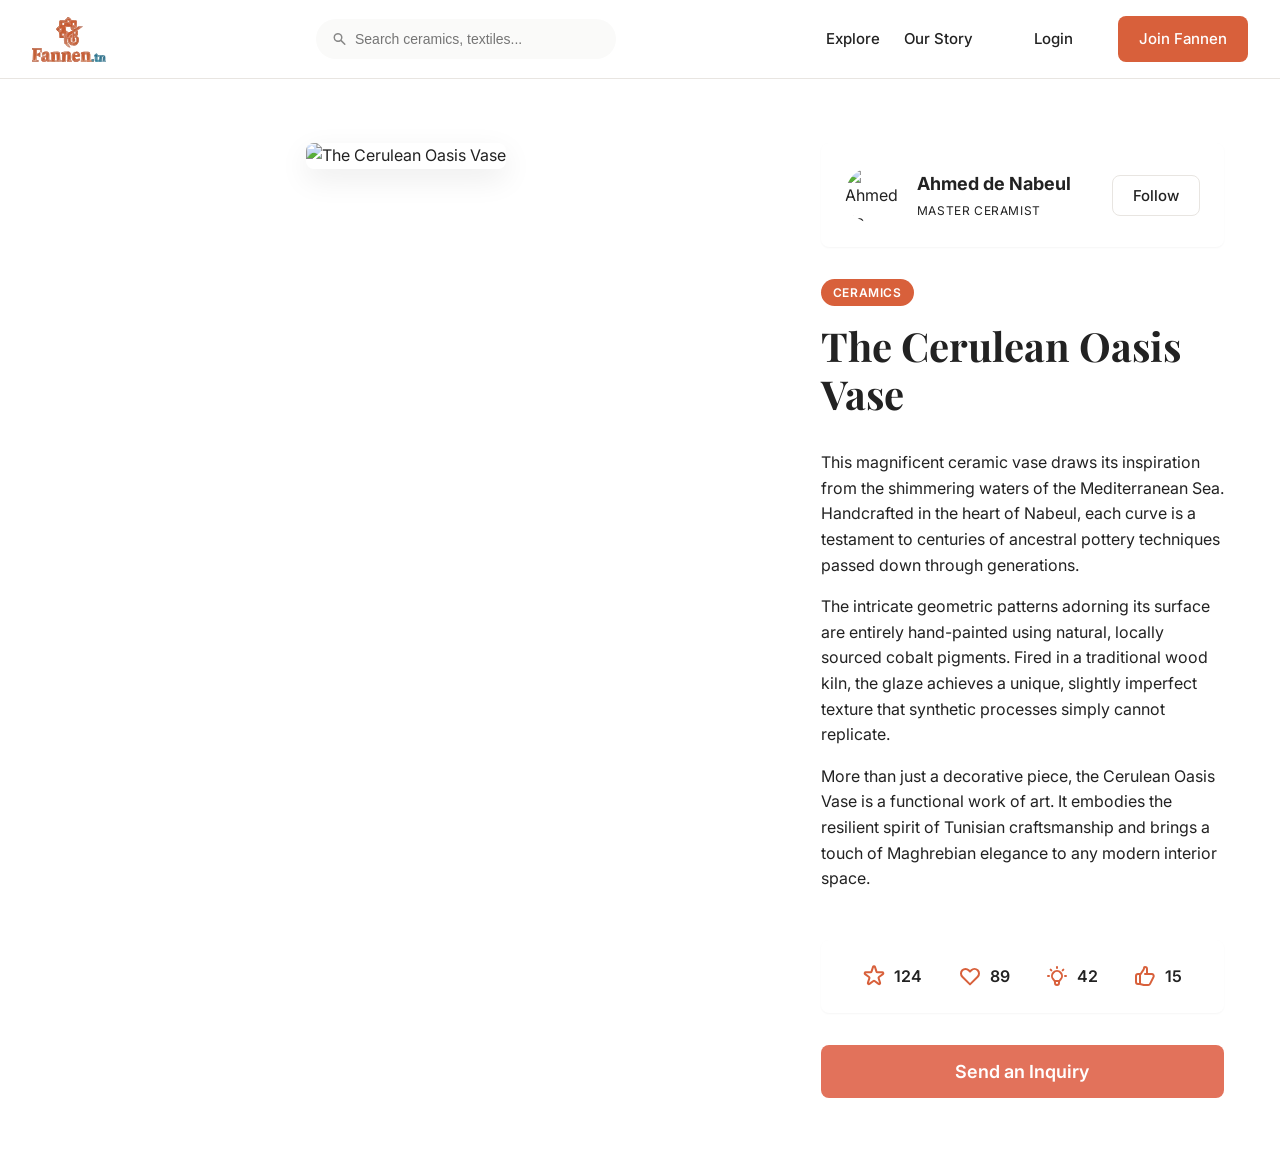
==== src/html/artwork_detail.html @ 6e9e8f24 "Revert "Keep code changes and exclude large binary artifacts" This reverts commit fce6e289a7ec52acb3" ====
<!DOCTYPE html>
<html lang="en">

<head>
    <meta charset="UTF-8">
    <meta name="viewport" content="width=device-width, initial-scale=1.0">
    <title>The Cerulean Oasis Vase - Fannen.tn</title>
    <link rel="stylesheet" href="../css/styles.css">
</head>

<body class="artwork-detail-page">

    <!-- Navbar -->
    <header class="navbar">
        <a href="../index.html">
            <div class="navbar-logo">
                <img src="../../Resources/logo/logo.svg" alt="Fannen.tn Logo">
            </div>
        </a>
        <div class="navbar-search">
            <svg viewBox="0 0 20 20" fill="currentColor">
                <path fill-rule="evenodd"
                    d="M8 4a4 4 0 100 8 4 4 0 000-8zM2 8a6 6 0 1110.89 3.476l4.817 4.817a1 1 0 01-1.414 1.414l-4.816-4.816A6 6 0 012 8z"
                    clip-rule="evenodd" />
            </svg>
            <input type="text" placeholder="Search ceramics, textiles...">
        </div>
        <nav class="navbar-nav">
            <a href="../index.html">Explore</a>
            <a href="our_story.html">Our Story</a>
            <a href="auth.html" class="btn btn-ghost" style="margin-left: 1rem;">Login</a>
            <a href="auth.html" class="btn btn-primary">Join Fannen</a>
        </nav>
    </header>

    <main class="artwork-detail-layout container">

        <!-- Left Column (Visual Focus - 60%) -->
        <div class="artwork-left">
            <img src="https://images.unsplash.com/photo-1631125915902-d8abe9225ff2?q=80&w=687&auto=format&fit=crop&ixlib=rb-4.1.0&ixid=M3wxMjA3fDB8MHxwaG90by1wYWdlfHx8fGVufDB8fHx8fA%3D%3Ds"
                alt="The Cerulean Oasis Vase">
        </div>

        <!-- Right Column (Information & Interaction - 40%) -->
        <div class="artwork-right">

            <!-- Artisan Profile -->
            <div class="artisan-profile-card">
                <div class="artisan-info">
                    <img src="https://images.unsplash.com/photo-1568602471122-7832951cc4c5?w=600&auto=format&fit=crop&q=60&ixlib=rb-4.1.0&ixid=M3wxMjA3fDB8MHxzZWFyY2h8OHx8cGVyc29ufGVufDB8fDB8fHww"
                        alt="Ahmed de Nabeul" class="artisan-avatar-lg">
                    <div>
                        <div class="font-bold text-lg" style="margin-bottom: 0.125rem;">Ahmed de Nabeul</div>
                        <div class="text-sm text-text-light"
                            style="text-transform: uppercase; font-size: 0.75rem; letter-spacing: 0.05em;">Master
                            Ceramist</div>
                    </div>
                </div>
                <button class="btn btn-outline" style="border-radius: var(--radius-md);">Follow</button>
            </div>

            <!-- Artwork Info -->
            <div class="artwork-info-card">
                <span class="badge"
                    style="position: static; display: inline-block; width: max-content; margin-bottom: 1rem;">Ceramics</span>
                <h1 class="font-heading">The Cerulean Oasis Vase</h1>

                <div class="artwork-description" style="margin-top: 1.5rem;">
                    <p>This magnificent ceramic vase draws its inspiration from the shimmering waters of the
                        Mediterranean Sea. Handcrafted in the heart of Nabeul, each curve is a testament to centuries of
                        ancestral pottery techniques passed down through generations.</p>
                    <p>The intricate geometric patterns adorning its surface are entirely hand-painted using natural,
                        locally sourced cobalt pigments. Fired in a traditional wood kiln, the glaze achieves a unique,
                        slightly imperfect texture that synthetic processes simply cannot replicate.</p>
                    <p>More than just a decorative piece, the Cerulean Oasis Vase is a functional work of art. It
                        embodies the resilient spirit of Tunisian craftsmanship and brings a touch of Maghrebian
                        elegance to any modern interior space.</p>
                </div>
            </div>

            <!-- Kudos Section -->
            <div class="kudos-horizontal-card">
                <div class="kudos-badge-item">
                    <svg width="24" height="24" fill="none" stroke="currentColor" viewBox="0 0 24 24">
                        <path stroke-linecap="round" stroke-linejoin="round" stroke-width="2"
                            d="M11.049 2.927c.3-.921 1.603-.921 1.902 0l1.519 4.674a1 1 0 00.95.69h4.915c.969 0 1.371 1.24.588 1.81l-3.976 2.888a1 1 0 00-.363 1.118l1.518 4.674c.3.922-.755 1.688-1.538 1.118l-3.976-2.888a1 1 0 00-1.176 0l-3.976 2.888c-.783.57-1.838-.197-1.538-1.118l1.518-4.674a1 1 0 00-.363-1.118l-3.976-2.888c-.784-.57-.38-1.81.588-1.81h4.914a1 1 0 00.951-.69l1.519-4.674z">
                        </path>
                    </svg>
                    <span>124</span>
                </div>
                <div class="kudos-badge-item">
                    <!-- Heart -->
                    <svg width="24" height="24" fill="none" stroke="currentColor" viewBox="0 0 24 24">
                        <path stroke-linecap="round" stroke-linejoin="round" stroke-width="2"
                            d="M4.318 6.318a4.5 4.5 0 000 6.364L12 20.364l7.682-7.682a4.5 4.5 0 00-6.364-6.364L12 7.636l-1.318-1.318a4.5 4.5 0 00-6.364 0z">
                        </path>
                    </svg>
                    <span>89</span>
                </div>
                <div class="kudos-badge-item">
                    <!-- Lightbulb -->
                    <svg width="24" height="24" fill="none" stroke="currentColor" viewBox="0 0 24 24">
                        <path stroke-linecap="round" stroke-linejoin="round" stroke-width="2"
                            d="M9.663 17h4.673M12 3v1m6.364 1.636l-.707.707M21 12h-1M4 12H3m3.343-5.657l-.707-.707m2.828 9.9a5 5 0 117.072 0l-.548.547A3.374 3.374 0 0014 18.469V19a2 2 0 11-4 0v-.531c0-.895-.356-1.754-.988-2.386l-.548-.547z">
                        </path>
                    </svg>
                    <span>42</span>
                </div>
                <div class="kudos-badge-item">
                    <!-- Hand (Thumbs Up) -->
                    <svg width="24" height="24" fill="none" stroke="currentColor" viewBox="0 0 24 24">
                        <path stroke-linecap="round" stroke-linejoin="round" stroke-width="2"
                            d="M14 10h4.764a2 2 0 011.789 2.894l-3.5 7A2 2 0 0115.263 21h-4.017c-.163 0-.326-.02-.485-.06L7 20m7-10V5a2 2 0 00-2-2h-.095c-.5 0-.905.405-.905.905 0 .714-.211 1.412-.608 2.006L7 11v9m7-10h-2M7 20H5a2 2 0 01-2-2v-6a2 2 0 012-2h2.5">
                        </path>
                    </svg>
                    <span>15</span>
                </div>
            </div>

            <!-- Call to Action -->
            <button class="btn-terracotta-solid" id="btn-inquiry-open">Send an Inquiry</button>

        </div>
    </main>

    <script src="../js/main.js"></script>
    <script src="../js/components/interaction.js"></script>
</body>

</html>
---- src/css/styles.css ----
/* Fannen.tn Global Styles */
@import url('https://fonts.googleapis.com/css2?family=Playfair+Display:ital,wght@0,400;0,600;0,700;1,400&family=Inter:wght@300;400;500;600&display=swap');

:root {
  --color-terracotta: #D8603B;
  --color-terracotta-hover: #BE5230;
  --color-terracotta-light: #FFF0ED;
  --color-deep-blue: #1A4358;
  --color-sand-beige: #FDFBFA;
  --color-sand-dark: #F2EBE1;
  --color-charcoal: #222222;
  --color-text-light: #555555;
  --color-text-lighter: #888888;
  --color-border: #E8E5E1;
  --color-white: #FFFFFF;
  --color-bg: #FAFAF9;

  --font-heading: 'Playfair Display', Georgia, serif;
  --font-body: 'Inter', system-ui, -apple-system, sans-serif;

  --shadow-sm: 0 1px 2px rgba(0, 0, 0, 0.04);
  --shadow-md: 0 4px 12px rgba(0, 0, 0, 0.05);
  --shadow-lg: 0 12px 24px rgba(0, 0, 0, 0.08);

  --radius-sm: 4px;
  --radius-md: 8px;
  --radius-lg: 16px;
  --radius-full: 9999px;
  
  --spacing-xs: 0.5rem;   /* 8px */
  --spacing-sm: 1rem;     /* 16px */
  --spacing-md: 1.5rem;   /* 24px */
  --spacing-lg: 2rem;     /* 32px */
  --spacing-xl: 3rem;     /* 48px */
  --spacing-xxl: 5rem;    /* 80px */
}

/* Reset & Base Elements */
*, *::before, *::after {
  box-sizing: border-box;
  margin: 0;
  padding: 0;
}

body {
  font-family: var(--font-body);
  color: var(--color-charcoal);
  background-color: var(--color-bg);
  line-height: 1.6;
  -webkit-font-smoothing: antialiased;
}

h1, h2, h3, h4, h5, h6 {
  font-family: var(--font-heading);
  font-weight: 700;
  color: var(--color-charcoal);
  line-height: 1.2;
}

p {
  color: var(--color-text-light);
}

a {
  color: var(--color-charcoal);
  text-decoration: none;
  transition: color 0.2s ease;
}

a:hover {
  color: var(--color-terracotta);
}

img {
  max-width: 100%;
  display: block;
}

button {
  cursor: pointer;
  font-family: var(--font-body);
}

ul {
  list-style: none;
}

/* Utilities */
.container {
  max-width: 1200px;
  margin: 0 auto;
  padding: 0 var(--spacing-sm);
}

.flex { display: flex; }
.flex-col { flex-direction: column; }
.items-center { align-items: center; }
.justify-between { justify-content: space-between; }
.justify-center { justify-content: center; }
.gap-xs { gap: var(--spacing-xs); }
.gap-sm { gap: var(--spacing-sm); }
.gap-md { gap: var(--spacing-md); }
.gap-lg { gap: var(--spacing-lg); }
.gap-xl { gap: var(--spacing-xl); }

.grid { display: grid; }
.grid-cols-2 { grid-template-columns: repeat(2, 1fr); }
.grid-cols-3 { grid-template-columns: repeat(3, 1fr); }
.grid-cols-4 { grid-template-columns: repeat(4, 1fr); }

.text-center { text-align: center; }
.text-sm { font-size: 0.875rem; }
.text-lg { font-size: 1.125rem; font-weight: 500; }
.text-terracotta { color: var(--color-terracotta); }
.font-bold { font-weight: 700; }
.font-heading { font-family: var(--font-heading); }

/* Buttons */
.btn {
  display: inline-flex;
  align-items: center;
  justify-content: center;
  padding: 0.625rem 1.25rem;
  border-radius: var(--radius-md);
  font-weight: 500;
  font-size: 0.9375rem;
  transition: all 0.2s ease;
  border: 1px solid transparent;
}

.btn-primary {
  background-color: var(--color-terracotta);
  color: var(--color-white);
}

.btn-primary:hover {
  background-color: var(--color-terracotta-hover);
  color: var(--color-white);
}

.btn-outline {
  border-color: var(--color-border);
  background-color: transparent;
  color: var(--color-charcoal);
}

.btn-outline:hover {
  border-color: var(--color-charcoal);
}

.btn-ghost {
  background-color: transparent;
  color: var(--color-charcoal);
}

.btn-ghost:hover {
  background-color: var(--color-sand-dark);
}

/* Forms */
.form-group {
  margin-bottom: var(--spacing-sm);
  display: flex;
  flex-direction: column;
}

.form-label {
  font-size: 0.875rem;
  font-weight: 600;
  margin-bottom: 0.375rem;
  color: var(--color-charcoal);
}

.form-control {
  width: 100%;
  padding: 0.75rem 1rem;
  border: 1px solid var(--color-border);
  border-radius: var(--radius-md);
  font-family: var(--font-body);
  font-size: 0.9375rem;
  transition: border-color 0.2s ease;
  background-color: var(--color-white);
}

.form-control:focus {
  outline: none;
  border-color: var(--color-terracotta);
  box-shadow: 0 0 0 3px var(--color-terracotta-light);
}

/* Navbar */
.navbar {
  display: flex;
  align-items: center;
  justify-content: space-between;
  padding: var(--spacing-sm) var(--spacing-lg);
  background-color: var(--color-white);
  border-bottom: 1px solid var(--color-border);
  position: sticky;
  top: 0;
  z-index: 100;
}

.navbar-logo img {
  height: 5vh;
}

.navbar-nav {
  display: flex;
  align-items: center;
  gap: var(--spacing-md);
  font-size: 0.9375rem;
  font-weight: 500;
}

.navbar-search {
  display: flex;
  align-items: center;
  background-color: var(--color-bg);
  border-radius: var(--radius-full);
  padding: 0.375rem 1rem;
  width: 300px;
}
.navbar-search input {
  border: none;
  background: transparent;
  width: 100%;
  padding: 0.375rem 0.5rem;
  font-size: 0.875rem;
}
.navbar-search input:focus {
  outline: none;
}
.navbar-search svg {
  width: 16px;
  height: 16px;
  color: var(--color-text-lighter);
}

/* Layout Blocks */
.hero-section {
  padding: var(--spacing-xxl) 0;
  text-align: center;
  background-color: var(--color-sand-beige);
}

.hero-section h1 {
  font-size: 3.5rem;
  max-width: 800px;
  margin: 0 auto var(--spacing-md);
}

.hero-section p {
  font-size: 1.125rem;
  max-width: 600px;
  margin: 0 auto var(--spacing-lg);
}

/* Masonry/Grid Gallery */
.gallery-grid {
  display: grid;
  grid-template-columns: repeat(auto-fill, minmax(280px, 1fr));
  gap: var(--spacing-lg);
  margin-top: var(--spacing-xl);
  margin-bottom: var(--spacing-lg);
}

.artwork-card {
  display: flex;
  flex-direction: column;
  background: var(--color-white);
  border-radius: var(--radius-md);
  overflow: hidden;
  box-shadow: var(--shadow-sm);
  transition: transform 0.2s ease, box-shadow 0.2s ease;
  border: 1px solid var(--color-border);
}

.artwork-card:hover {
  transform: translateY(-4px);
  box-shadow: var(--shadow-md);
}

.artwork-img-box {
  position: relative;
  aspect-ratio: 4/5;
  overflow: hidden;
}

.artwork-img-box img {
  width: 100%;
  height: 100%;
  object-fit: cover;
  transition: transform 0.5s ease;
}

.artwork-card:hover .artwork-img-box img {
  transform: scale(1.05);
}

.badge {
  position: absolute;
  top: 1rem;
  left: 1rem;
  background: var(--color-terracotta);
  color: var(--color-white);
  padding: 0.25rem 0.75rem;
  border-radius: var(--radius-full);
  font-size: 0.75rem;
  font-weight: 600;
  letter-spacing: 0.05em;
  text-transform: uppercase;
}

.artwork-content {
  padding: var(--spacing-sm);
}

.artwork-title {
  font-family: var(--font-heading);
  font-size: 1.25rem;
  margin-bottom: 0.25rem;
}

.artwork-artisan {
  font-size: 0.875rem;
  color: var(--color-text-light);
  display: flex;
  align-items: center;
  gap: 0.25rem;
}

.artwork-footer {
  display: flex;
  justify-content: space-between;
  align-items: center;
  margin-top: 1rem;
  padding-top: 1rem;
  border-top: 1px solid var(--color-border);
}

.kudos-btn {
  background: transparent;
  border: none;
  color: var(--color-text-light);
  display: flex;
  align-items: center;
  gap: 0.375rem;
  font-size: 0.875rem;
  transition: color 0.2s ease;
}

.kudos-btn:hover {
  color: var(--color-terracotta);
}

/* Footer elements */
.site-footer {
  background-color: var(--color-white);
  border-top: 1px solid var(--color-border);
  padding: var(--spacing-xl) 0 var(--spacing-lg);
}

.footer-main {
  display: grid;
  grid-template-columns: 2fr 1fr 1fr 1fr;
  gap: var(--spacing-xl);
  margin-bottom: var(--spacing-xl);
}

.footer-brand h2 {
  font-size: 1.5rem;
  color: var(--color-terracotta);
  margin-bottom: var(--spacing-sm);
}

.footer-brand p {
  font-size: 0.875rem;
}

.footer-col h3 {
  font-size: 0.875rem;
  text-transform: uppercase;
  letter-spacing: 0.05em;
  margin-bottom: 1rem;
  color: var(--color-charcoal);
}

.footer-col ul {
  display: flex;
  flex-direction: column;
  gap: 0.5rem;
}

.footer-col a {
  color: var(--color-text-light);
  font-size: 0.875rem;
}

.footer-col a:hover {
  color: var(--color-terracotta);
}

.footer-bottom {
  border-top: 1px solid var(--color-border);
  padding-top: var(--spacing-md);
  display: flex;
  justify-content: space-between;
  align-items: center;
  font-size: 0.75rem;
  color: var(--color-text-lighter);
}

/* ============================
   Forms & Inputs Extensions
   ============================ */
.checkbox-group {
  display: flex;
  align-items: center;
  gap: 0.5rem;
  font-size: 0.875rem;
}
.checkbox-group input {
  accent-color: var(--color-terracotta);
}
.text-link {
  color: var(--color-terracotta);
  font-weight: 500;
  text-decoration: none;
  font-size: 0.875rem;
}

/* ============================
   Auth Screen Layout
   ============================ */
.auth-layout {
  display: flex;
  min-height: 100vh;
  background-color: var(--color-white);
}

.auth-hero {
  flex: 1;
  position: relative;
  background-color: var(--color-charcoal);
  display: flex;
  flex-direction: column;
  justify-content: center;
  padding: var(--spacing-xxl);
  overflow: hidden;
}

.auth-hero img {
  position: absolute;
  top: 0; left: 0; width: 100%; height: 100%;
  object-fit: cover;
  opacity: 0.6;
}

.auth-hero-overlay {
  position: relative;
  z-index: 10;
  color: var(--color-white);
  max-width: 500px;
  background: rgba(0,0,0,0.3);
  padding: var(--spacing-lg);
  border-radius: var(--radius-lg);
  backdrop-filter: blur(4px);
}

.auth-hero-overlay h1 {
  color: var(--color-white);
  font-size: 3rem;
  margin-bottom: var(--spacing-md);
}

.auth-form-side {
  width: 500px;
  display: flex;
  flex-direction: column;
  justify-content: center;
  align-items: center;
  padding: var(--spacing-xl);
}

.auth-box {
  width: 100%;
  max-width: 380px;
}

.auth-tabs {
  display: flex;
  margin-bottom: var(--spacing-lg);
  background: var(--color-bg);
  border-radius: var(--radius-full);
  padding: 0.25rem;
}

.auth-tab {
  flex: 1;
  padding: 0.5rem 1rem;
  border-radius: var(--radius-full);
  border: none;
  background: transparent;
  color: var(--color-text-light);
  font-weight: 600;
  cursor: pointer;
}
.auth-tab.active {
  background: var(--color-white);
  color: var(--color-charcoal);
  box-shadow: var(--shadow-sm);
}

.social-auth {
  display: flex;
  gap: var(--spacing-sm);
  margin-top: var(--spacing-md);
}

.social-auth .btn {
  flex: 1;
}

/* ============================
   Modal / Inquiry Overlay
   ============================ */
.modal-overlay {
  position: fixed;
  top: 0; left: 0; width: 100%; height: 100%;
  background-color: rgba(34, 34, 34, 0.7);
  display: flex;
  justify-content: center;
  align-items: center;
  z-index: 1000;
  padding: var(--spacing-md);
}

.modal-content {
  background: var(--color-white);
  border-radius: var(--radius-lg);
  width: 100%;
  max-width: 500px;
  padding: var(--spacing-xl);
  box-shadow: var(--shadow-lg);
  position: relative;
}

.modal-close {
  position: absolute;
  top: 1rem; right: 1rem;
  background: transparent;
  border: none;
  color: var(--color-text-lighter);
  font-size: 1.5rem;
  cursor: pointer;
}
.modal-close:hover {
  color: var(--color-charcoal);
}

.modal-icon {
  width: 48px; height: 48px;
  border-radius: var(--radius-full);
  background: var(--color-terracotta-light);
  color: var(--color-terracotta);
  display: flex;
  align-items: center;
  justify-content: center;
  margin: 0 auto var(--spacing-md);
}

/* ============================
   Dashboard Layout
   ============================ */
.dashboard-layout {
  display: flex;
  height: 100vh;
  overflow: hidden;
  background-color: var(--color-bg);
}

.sidebar {
  width: 250px;
  background-color: var(--color-white);
  border-right: 1px solid var(--color-border);
  display: flex;
  flex-direction: column;
}

.sidebar-header {
  padding: var(--spacing-md);
  border-bottom: 1px solid var(--color-border);
}

.sidebar-nav {
  flex: 1;
  padding: var(--spacing-md) 0;
  display: flex;
  flex-direction: column;
  gap: 0.25rem;
}

.sidebar-link {
  display: flex;
  align-items: center;
  gap: 0.75rem;
  padding: 0.75rem var(--spacing-md);
  color: var(--color-text-light);
  font-weight: 500;
}
.sidebar-link:hover, .sidebar-link.active {
  color: var(--color-terracotta);
  background-color: var(--color-terracotta-light);
  border-right: 3px solid var(--color-terracotta);
}

.sidebar-footer {
  padding: var(--spacing-md);
  border-top: 1px solid var(--color-border);
}

.dashboard-main {
  flex: 1;
  display: flex;
  flex-direction: column;
  overflow-y: auto;
}

.dashboard-header {
  padding: var(--spacing-md) var(--spacing-xl);
  background: var(--color-white);
  border-bottom: 1px solid var(--color-border);
  display: flex;
  justify-content: space-between;
  align-items: center;
}

.dashboard-content {
  padding: var(--spacing-xl);
}

.stats-grid {
  display: grid;
  grid-template-columns: repeat(3, 1fr);
  gap: var(--spacing-md);
  margin-bottom: var(--spacing-xl);
}

.stat-card {
  background: var(--color-white);
  padding: var(--spacing-md);
  border-radius: var(--radius-md);
  border: 1px solid var(--color-border);
  display: flex;
  align-items: center;
  gap: 1rem;
}
.stat-icon {
  width: 40px; height: 40px;
  border-radius: var(--radius-full);
  background: var(--color-terracotta-light);
  color: var(--color-terracotta);
  display: flex;
  align-items: center;
  justify-content: center;
}

/* File Upload Zone */
.upload-zone {
  border: 2px dashed var(--color-border);
  border-radius: var(--radius-lg);
  padding: var(--spacing-xl);
  text-align: center;
  background: var(--color-white);
  margin-bottom: var(--spacing-xl);
  transition: border-color 0.2s ease;
}
.upload-zone:hover {
  border-color: var(--color-terracotta);
}

/* Data Table */
.data-table-container {
  background: var(--color-white);
  border: 1px solid var(--color-border);
  border-radius: var(--radius-md);
  overflow: hidden;
}

.data-table {
  width: 100%;
  border-collapse: collapse;
  text-align: left;
}

.data-table th, .data-table td {
  padding: 1rem;
  border-bottom: 1px solid var(--color-border);
}

.data-table th {
  background-color: var(--color-bg);
  color: var(--color-text-light);
  font-weight: 600;
  font-size: 0.8125rem;
  text-transform: uppercase;
}

.data-table tbody tr:hover {
  background-color: var(--color-bg);
}

.status-badge {
  display: inline-block;
  padding: 0.25rem 0.5rem;
  border-radius: var(--radius-full);
  font-size: 0.75rem;
  font-weight: 600;
  background: var(--color-sand-dark);
  color: var(--color-charcoal);
}
.status-badge.published {
  background: #E6F4EA;
  color: #1E8E3E;
}

/* ============================
   Inbox Layout
   ============================ */
.inbox-container {
  display: flex;
  height: calc(100vh - 70px);
  background: var(--color-white);
  border-top: 1px solid var(--color-border);
}

.inbox-list {
  width: 320px;
  border-right: 1px solid var(--color-border);
  display: flex;
  flex-direction: column;
}

.inbox-search {
  padding: var(--spacing-sm);
  border-bottom: 1px solid var(--color-border);
}
.inbox-search input {
  width: 100%;
  padding: 0.5rem 1rem;
  border-radius: var(--radius-full);
  border: 1px solid var(--color-border);
  background: var(--color-bg);
}

.conversation-item {
  display: flex;
  gap: 0.75rem;
  padding: var(--spacing-md);
  border-bottom: 1px solid var(--color-border);
  cursor: pointer;
  transition: background 0.2s ease;
}
.conversation-item:hover, .conversation-item.active {
  background-color: var(--color-bg);
  border-left: 3px solid var(--color-terracotta);
}

.avatar {
  width: 48px; height: 48px;
  border-radius: var(--radius-full);
  object-fit: cover;
}

.chat-view {
  flex: 1;
  display: flex;
  flex-direction: column;
  background: var(--color-bg);
}

.chat-header {
  padding: var(--spacing-sm) var(--spacing-lg);
  background: var(--color-white);
  border-bottom: 1px solid var(--color-border);
  display: flex;
  align-items: center;
  gap: 1rem;
}

.chat-messages {
  flex: 1;
  padding: var(--spacing-xl);
  overflow-y: auto;
  display: flex;
  flex-direction: column;
  gap: 1rem;
}

.message-bubble {
  max-width: 70%;
  padding: 1rem;
  border-radius: var(--radius-lg);
  font-size: 0.9375rem;
}
.message-received {
  background: var(--color-white);
  border: 1px solid var(--color-border);
  align-self: flex-start;
  border-bottom-left-radius: 0;
}
.message-sent {
  background: var(--color-terracotta);
  color: var(--color-white);
  align-self: flex-end;
  border-bottom-right-radius: 0;
}

.chat-input-area {
  padding: var(--spacing-md);
  background: var(--color-white);
  border-top: 1px solid var(--color-border);
  display: flex;
  gap: var(--spacing-sm);
}
.chat-input-area input {
  flex: 1;
  padding: 1rem;
  border-radius: var(--radius-full);
  border: 1px solid var(--color-border);
  background: var(--color-bg);
}

/* ============================
   Artwork Detail Page
   ============================ */
.artwork-detail-page {
  background-color: var(--color-sand-light); /* Solid Light Sand */
  min-height: 100vh;
}

.artwork-detail-layout {
  display: flex;
  gap: 4rem; /* High padding */
  padding: 4rem 1rem;
  max-width: 1200px;
  margin: 0 auto;
  align-items: flex-start;
}

@media (max-width: 900px) {
  .artwork-detail-layout {
    flex-direction: column;
    padding: 2rem var(--spacing-sm);
  }
}

.artwork-left {
  flex: 0 0 60%;
  display: flex;
  justify-content: center;
}

.artwork-left img {
  border-radius: var(--radius-md); /* 8px rounded corners */
  box-shadow: 0 10px 30px rgba(0,0,0,0.08); /* Subtle shadow to make it pop */
  max-width: 100%;
  height: auto;
  object-fit: cover;
}

.artwork-right {
  flex: 1;
  display: flex;
  flex-direction: column;
  gap: 2rem;
}

.artisan-profile-card {
  display: flex;
  align-items: center;
  justify-content: space-between;
  background-color: var(--color-white);
  padding: var(--spacing-md);
  border-radius: var(--radius-md); /* 8px rounded corners */
  box-shadow: var(--shadow-sm);
}

.artisan-info {
  display: flex;
  align-items: center;
  gap: var(--spacing-sm);
}

.artisan-avatar-lg {
  width: 56px;
  height: 56px;
  border-radius: var(--radius-full);
  object-fit: cover;
}

.artwork-info-card {
  display: flex;
  flex-direction: column;
}

.artwork-info-card h1 {
  font-size: 2.5rem;
  margin-bottom: 0.5rem;
}

.artwork-description p {
  margin-bottom: 1rem;
  color: var(--color-charcoal);
}

.kudos-horizontal-card {
  display: flex;
  align-items: center;
  justify-content: space-around;
  background-color: var(--color-white);
  padding: var(--spacing-md);
  border-radius: var(--radius-md); /* 8px rounded corners */
  box-shadow: var(--shadow-sm);
}

.kudos-badge-item {
  display: flex;
  align-items: center;
  gap: 0.5rem;
  color: var(--color-charcoal);
  font-weight: 600;
}

.kudos-badge-item svg {
  color: var(--color-terracotta);
}

.btn-terracotta-solid {
  background-color: #E2725B;
  color: var(--color-white);
  padding: 1rem 2rem;
  font-size: 1.125rem;
  font-weight: 600;
  border-radius: var(--radius-md); /* 8px rounded corners */
  text-align: center;
  border: none;
  width: 100%;
  cursor: pointer;
  transition: background-color 0.2s ease;
}

.btn-terracotta-solid:hover {
  background-color: #c95c46;
}
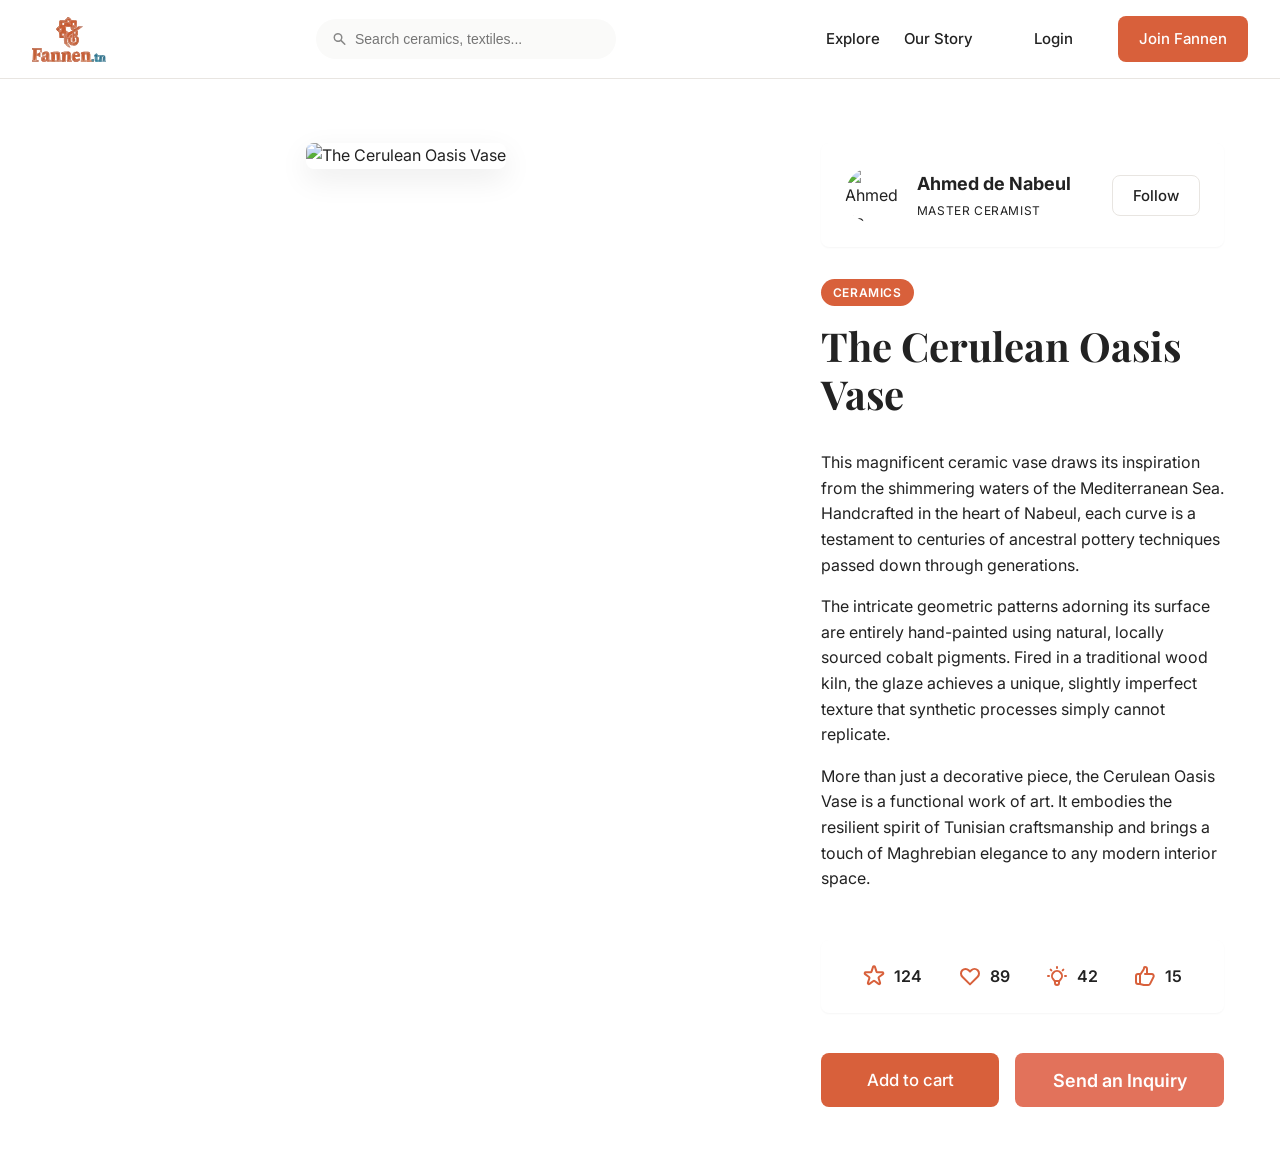
==== commit 8c178279: "Add new pages and JS updates" ====
--- a/src/html/artwork_detail.html
+++ b/src/html/artwork_detail.html
@@ -28,8 +28,8 @@
         <nav class="navbar-nav">
             <a href="../index.html">Explore</a>
             <a href="our_story.html">Our Story</a>
-            <a href="auth.html" class="btn btn-ghost" style="margin-left: 1rem;">Login</a>
-            <a href="auth.html" class="btn btn-primary">Join Fannen</a>
+            <a href="login.html" class="btn btn-ghost" style="margin-left: 1rem;">Login</a>
+            <a href="login.html" class="btn btn-primary">Join Fannen</a>
         </nav>
     </header>
 
@@ -118,7 +118,10 @@
             </div>
 
             <!-- Call to Action -->
-            <button class="btn-terracotta-solid" id="btn-inquiry-open">Send an Inquiry</button>
+            <div class="flex gap-sm" style="margin-top: 0.5rem;">
+                <button class="btn btn-primary" id="btn-add-to-cart-detail" style="flex: 1; padding: 1rem; font-size: 1.05rem;">Add to cart</button>
+                <button class="btn-terracotta-solid" id="btn-inquiry-open" style="flex: 1;">Send an Inquiry</button>
+            </div>
 
         </div>
     </main>
--- a/src/css/styles.css
+++ b/src/css/styles.css
@@ -50,6 +50,10 @@
   -webkit-font-smoothing: antialiased;
 }
 
+html {
+  scroll-behavior: smooth;
+}
+
 h1, h2, h3, h4, h5, h6 {
   font-family: var(--font-heading);
   font-weight: 700;
@@ -239,9 +243,40 @@
 
 /* Layout Blocks */
 .hero-section {
+  position: relative;
+  overflow: hidden;
   padding: var(--spacing-xxl) 0;
   text-align: center;
   background-color: var(--color-sand-beige);
+}
+
+.hero-video {
+  position: absolute;
+  top: 0;
+  left: 0;
+  width: 100%;
+  height: 100%;
+  object-fit: cover;
+  filter: blur(3px);
+  transform: scale(1.03);
+  z-index: 0;
+}
+
+.hero-overlay {
+  position: absolute;
+  inset: 0;
+  background: rgba(0, 0, 0, 0.35);
+  z-index: 1;
+}
+
+.hero-section .container {
+  position: relative;
+  z-index: 2;
+}
+
+.hero-section h1,
+.hero-section p {
+  color: var(--color-white);
 }
 
 .hero-section h1 {
@@ -520,6 +555,78 @@
 
 .social-auth .btn {
   flex: 1;
+}
+
+/* ============================
+   Sign In Full-Page Layout
+   ============================ */
+.signin-page .auth-layout {
+  position: relative;
+  min-height: 100vh;
+  display: flex;
+  justify-content: center;
+  align-items: center;
+  padding: var(--spacing-xl) var(--spacing-md);
+  background-image: url('https://images.unsplash.com/photo-1563837738662-c86ef2ba99f8?q=80&w=1170&auto=format&fit=crop&ixlib=rb-4.1.0&ixid=M3wxMjA3fDB8MHxwaG90by1wYWdlfHx8fGVufDB8fHx8fA%3D%3D');
+  background-size: cover;
+  background-position: center;
+  background-repeat: no-repeat;
+}
+
+.signin-page .auth-layout::before {
+  content: '';
+  position: absolute;
+  inset: 0;
+  background: rgba(0, 0, 0, 0.45);
+}
+
+.signin-page .auth-hero {
+  display: none;
+}
+
+.signin-page .auth-form-side {
+  position: relative;
+  z-index: 1;
+  width: 100%;
+  max-width: 560px;
+  background: var(--color-white);
+  border: 1px solid var(--color-border);
+  border-radius: var(--radius-lg);
+  box-shadow: var(--shadow-lg);
+  padding: var(--spacing-xl);
+}
+
+.signin-page .auth-box {
+  width: 100%;
+  max-width: 100%;
+}
+
+@media (max-width: 640px) {
+  .signin-page .auth-form-side {
+    padding: var(--spacing-md);
+  }
+}
+
+.signin-left-page .auth-layout {
+  flex-direction: row-reverse;
+}
+
+@media (max-width: 900px) {
+  .signin-left-page .auth-layout {
+    flex-direction: column;
+  }
+}
+
+/* Hide age number spinner controls on registration form */
+#register-form input[type='number']::-webkit-outer-spin-button,
+#register-form input[type='number']::-webkit-inner-spin-button {
+  -webkit-appearance: none;
+  margin: 0;
+}
+
+#register-form input[type='number'] {
+  appearance: textfield;
+  -moz-appearance: textfield;
 }
 
 /* ============================
@@ -955,3 +1062,277 @@
   background-color: #c95c46;
 }
 
+/* ============================
+   Unified Profile Page
+   ============================ */
+.profile-page {
+  padding-top: var(--spacing-xl);
+  padding-bottom: var(--spacing-xl);
+  display: flex;
+  flex-direction: column;
+  gap: var(--spacing-lg);
+}
+
+.profile-hero-card {
+  position: relative;
+  display: flex;
+  align-items: center;
+  gap: var(--spacing-md);
+  background: var(--color-white);
+  border: 1px solid var(--color-border);
+  border-radius: var(--radius-lg);
+  box-shadow: var(--shadow-sm);
+  padding: var(--spacing-lg);
+}
+
+.profile-avatar {
+  width: 96px;
+  height: 96px;
+  border-radius: var(--radius-full);
+  object-fit: cover;
+  border: 3px solid var(--color-terracotta-light);
+}
+
+.profile-edit-btn {
+  position: absolute;
+  top: 1.1rem;
+  right: 1.1rem;
+  height: 38px;
+  border-radius: var(--radius-full);
+  border: 1px solid var(--color-border);
+  background: linear-gradient(180deg, #FFFFFF 0%, #FAF6F2 100%);
+  color: var(--color-charcoal);
+  display: inline-flex;
+  align-items: center;
+  justify-content: center;
+  gap: 0.4rem;
+  padding: 0 0.85rem;
+  font-size: 0.8125rem;
+  font-weight: 600;
+  box-shadow: var(--shadow-sm);
+}
+
+.profile-edit-btn:hover {
+  background: var(--color-terracotta-light);
+  color: var(--color-terracotta);
+  border-color: #f0d7cf;
+}
+
+.profile-edit-overlay {
+  position: fixed;
+  inset: 0;
+  background:
+    radial-gradient(circle at 20% 20%, rgba(216, 96, 59, 0.14), transparent 50%),
+    rgba(20, 20, 20, 0.52);
+  z-index: 1200;
+  display: flex;
+  align-items: center;
+  justify-content: center;
+  padding: var(--spacing-md);
+  backdrop-filter: blur(2px);
+}
+
+.profile-edit-modal {
+  width: 100%;
+  max-width: 760px;
+  background: var(--color-white);
+  border: 1px solid var(--color-border);
+  border-radius: 20px;
+  box-shadow: var(--shadow-lg);
+  overflow: hidden;
+}
+
+.profile-edit-header {
+  display: flex;
+  align-items: flex-start;
+  justify-content: space-between;
+  padding: 1.25rem 1.25rem 1rem;
+  border-bottom: 1px solid var(--color-border);
+  background: linear-gradient(180deg, #FFF7F3 0%, #FFFFFF 100%);
+}
+
+.profile-edit-close {
+  width: 34px;
+  height: 34px;
+  border-radius: var(--radius-full);
+  border: 1px solid var(--color-border);
+  background: var(--color-white);
+  color: var(--color-charcoal);
+  display: inline-flex;
+  align-items: center;
+  justify-content: center;
+}
+
+.profile-edit-close:hover {
+  color: var(--color-terracotta);
+  background: var(--color-terracotta-light);
+}
+
+.profile-edit-body {
+  padding: 1.25rem;
+  display: grid;
+  grid-template-columns: 220px 1fr;
+  gap: 1rem;
+}
+
+.profile-edit-preview {
+  border: 1px solid var(--color-border);
+  border-radius: var(--radius-lg);
+  background: #FCFCFB;
+  padding: 1rem;
+  display: flex;
+  flex-direction: column;
+  align-items: center;
+}
+
+.profile-edit-preview img {
+  width: 92px;
+  height: 92px;
+  object-fit: cover;
+  border-radius: var(--radius-full);
+  border: 3px solid #F3DDD5;
+}
+
+.profile-section {
+  background: var(--color-white);
+  border: 1px solid var(--color-border);
+  border-radius: var(--radius-lg);
+  box-shadow: var(--shadow-sm);
+  padding: var(--spacing-lg);
+}
+
+.profile-cart-total-row {
+  display: flex;
+  justify-content: space-between;
+  align-items: center;
+  padding: 1rem;
+  border-top: 1px solid var(--color-border);
+  background: var(--color-bg);
+}
+
+.profile-cart-item {
+  display: flex;
+  align-items: center;
+  gap: 0.75rem;
+}
+
+.profile-cart-thumb {
+  width: 52px;
+  height: 52px;
+  border-radius: var(--radius-sm);
+  object-fit: cover;
+}
+
+.profile-qty-controls {
+  display: inline-flex;
+  align-items: center;
+  gap: 0.5rem;
+}
+
+.profile-qty-controls .btn {
+  padding: 0.25rem 0.5rem;
+  min-width: 2rem;
+}
+
+.profile-settings-grid {
+  display: grid;
+  grid-template-columns: 1fr;
+  gap: var(--spacing-sm);
+}
+
+.profile-settings-actions {
+  display: flex;
+  align-items: center;
+  justify-content: flex-end;
+}
+
+.profile-upload-card {
+  display: flex;
+  align-items: center;
+  gap: 0.8rem;
+  padding: 0.85rem 0.9rem;
+  border: 1px dashed #d9c4bb;
+  border-radius: 12px;
+  background: linear-gradient(180deg, #FFFAF7 0%, #FFF 100%);
+  cursor: pointer;
+  transition: border-color 0.2s ease, background 0.2s ease, transform 0.2s ease;
+}
+
+.profile-upload-card:hover {
+  border-color: var(--color-terracotta);
+  background: var(--color-terracotta-light);
+  transform: translateY(-1px);
+}
+
+.profile-upload-icon {
+  width: 38px;
+  height: 38px;
+  border-radius: var(--radius-full);
+  background: #F8E6E0;
+  color: var(--color-terracotta);
+  display: inline-flex;
+  align-items: center;
+  justify-content: center;
+  flex-shrink: 0;
+}
+
+.profile-upload-text {
+  display: flex;
+  flex-direction: column;
+  min-width: 0;
+  flex: 1;
+}
+
+.profile-upload-text small {
+  color: var(--color-text-light);
+  white-space: nowrap;
+  overflow: hidden;
+  text-overflow: ellipsis;
+}
+
+.profile-upload-action {
+  padding: 0.3rem 0.65rem;
+  border-radius: var(--radius-full);
+  border: 1px solid var(--color-border);
+  background: var(--color-white);
+  font-size: 0.8rem;
+  font-weight: 600;
+}
+
+.profile-hidden-file-input {
+  position: absolute;
+  width: 1px;
+  height: 1px;
+  padding: 0;
+  margin: -1px;
+  overflow: hidden;
+  clip: rect(0, 0, 0, 0);
+  white-space: nowrap;
+  border: 0;
+}
+
+#profile-settings-message {
+  min-height: 1.25rem;
+  margin-top: 0.25rem;
+}
+
+@media (max-width: 900px) {
+  .profile-hero-card {
+    flex-direction: column;
+    text-align: center;
+  }
+
+  .profile-edit-btn {
+    position: static;
+    margin-top: 0.25rem;
+  }
+
+  .stats-grid {
+    grid-template-columns: 1fr;
+  }
+
+  .profile-edit-body {
+    grid-template-columns: 1fr;
+  }
+}
+
